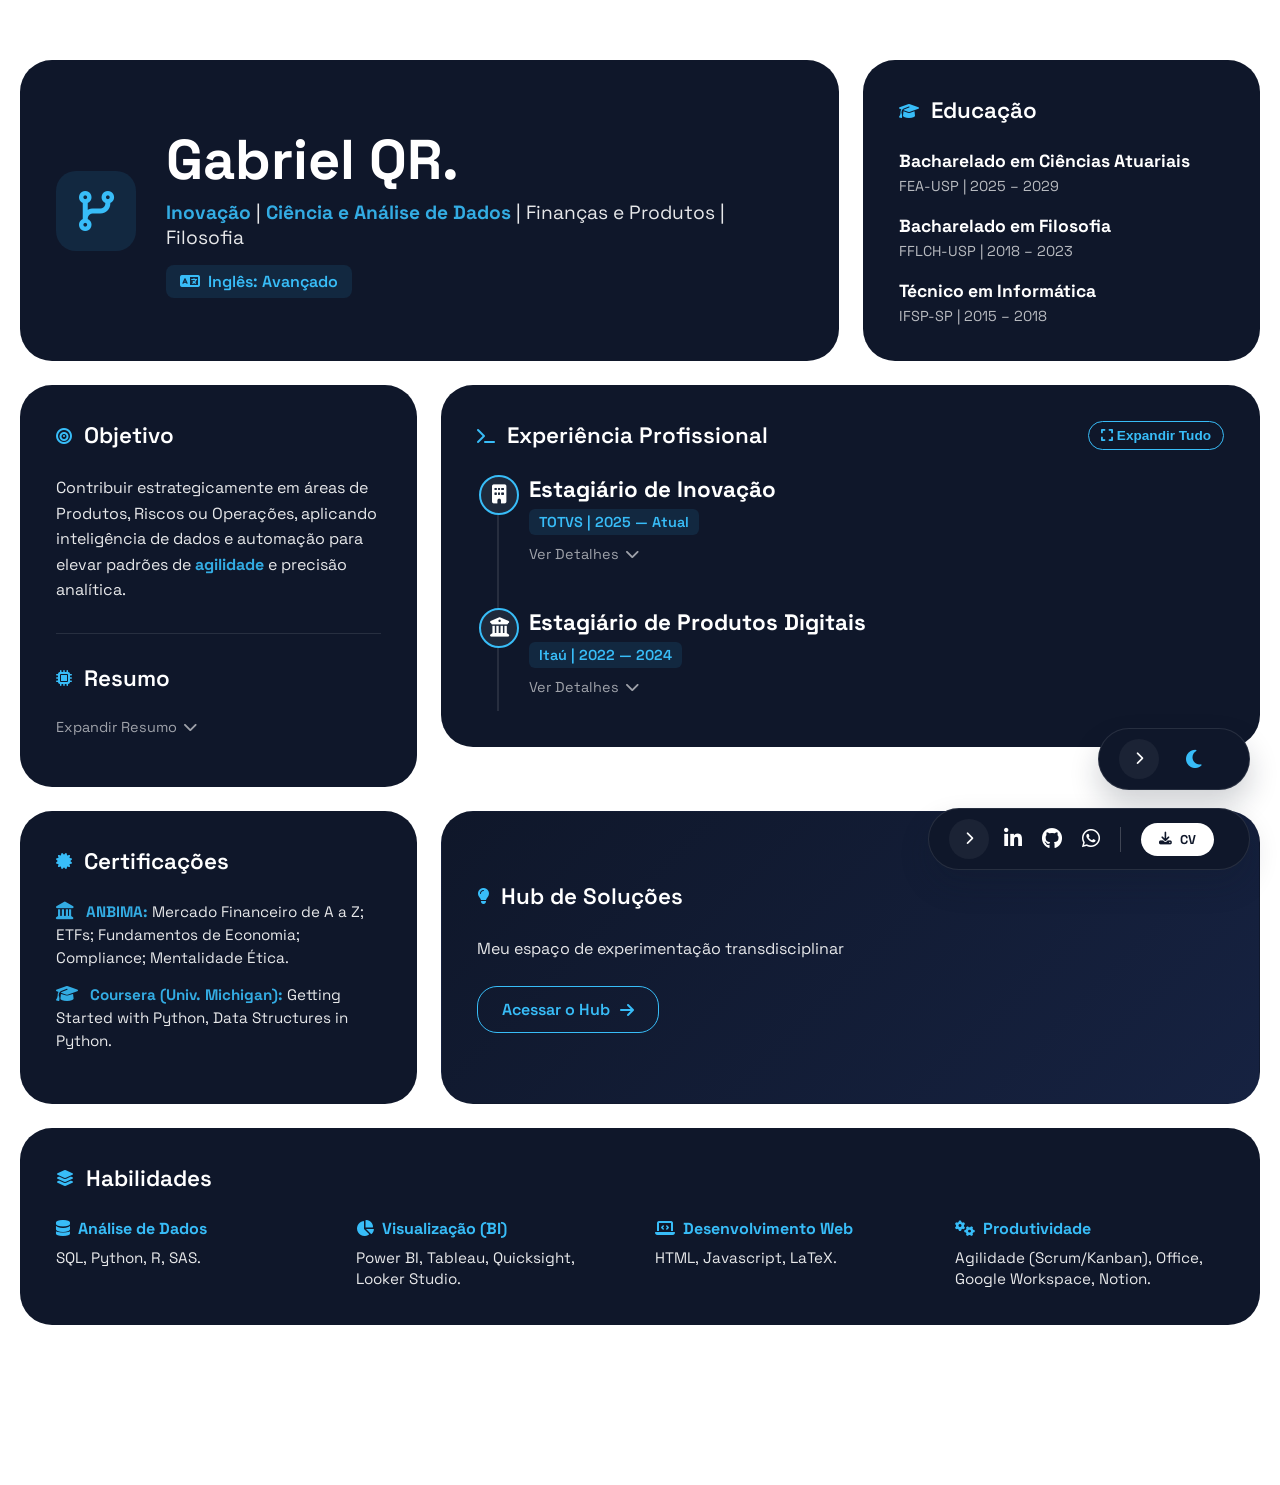
==== index.html @ 5968f695 "first commit" ====
<!DOCTYPE html>
<html lang="pt-BR">

<head>
    <meta charset="UTF-8">
    <meta name="viewport" content="width=device-width, initial-scale=1.0">
    <title>nexus_page | gabriel_qr </title>
    <link rel="preconnect" href="https://fonts.googleapis.com">
    <link rel="preconnect" href="https://fonts.gstatic.com" crossorigin>
    <link href="https://fonts.googleapis.com/css2?family=Space+Grotesk:wght@300;400;600;700&display=swap"
        rel="stylesheet">
    <link rel="stylesheet" href="https://cdnjs.cloudflare.com/ajax/libs/font-awesome/6.5.1/css/all.min.css">
    <link rel="stylesheet" href="style.css">
</head>

<body>

    <main class="portfolio-layout">

        <!-- HEADER HERO (12 Colunas) -->
        <header class="bento-card hero-card">
            <div class="hero-icon-container">
                <i class="fa-solid fa-code-branch profile-icon"></i>
            </div>
            <div class="hero-content">
                <h1>Gabriel QR.</h1>
                <h2><span class="highlight">Inovação</span> | <span class="highlight">Ciência e Análise de Dados</span> |
                    Finanças e Produtos | Filosofia</h2>
                <div class="lang-info">
                    <i class="fa-solid fa-language"></i> Inglês: Avançado
                </div>
            </div>
        </header>

        <article class="bento-card edu-card">
            <div class="card-title-icon">
                <i class="fa-solid fa-graduation-cap"></i>
                <h3>Educação</h3>
            </div>
            <div class="edu-info">
                <div class="edu-item">
                    <strong>Bacharelado em Ciências Atuariais</strong>
                    <p>FEA-USP | 2025 – 2029</p>
                </div>
                <div class="edu-item">
                    <strong>Bacharelado em Filosofia</strong>
                    <p>FFLCH-USP | 2018 – 2023</p>
                </div>
                <div class="edu-item">
                    <strong>Técnico em Informática</strong>
                    <p>IFSP-SP | 2015 – 2018</p>
                </div>
            </div>
        </article>

        <!-- SIDEBAR (4 Colunas) -->
        <aside class="sidebar">
            <article class="bento-card about-card">
                <div class="card-title-icon">
                    <i class="fa-solid fa-bullseye"></i>
                    <h3>Objetivo</h3>
                </div>
                <p>Contribuir estrategicamente em áreas de Produtos, Riscos ou Operações, aplicando inteligência de
                    dados e automação para elevar padrões de <span class="highlight">agilidade</span> e precisão
                    analítica.</p>

                <hr class="card-divider">

                <div class="card-title-icon">
                    <i class="fa-solid fa-microchip"></i>
                    <h3>Resumo</h3>
                </div>
                <button class="expand-btn" id="btnExpandResumo">Expandir Resumo <i
                        class="fa-solid fa-chevron-down"></i></button>
                <div class="resumo-details" id="resumoDetails">
                    <p>Analista multidisciplinar pela USP (<span class="highlight">Ciências Atuariais</span> e
                        Filosofia)
                        com foco em transformar dados e tecnologia em eficiência organizacional. Com mais de dois anos
                        de
                        experiência em produtos digitais e inovação financeira, utilizo <span
                            class="highlight">SQL</span>,
                        <span class="highlight">Power BI</span> e <span class="highlight">Python</span> para converter
                        fluxos complexos em soluções ágeis e de alta precisão. Minha atuação é pautada por uma visão de
                        produto e pensamento crítico, integrando IA Generativa e metodologias ágeis para acelerar a
                        entrega
                        de valor estratégico. Especialista em construir soluções sustentáveis que unem o rigor da gestão
                        de
                        riscos à automação, sempre com foco na integridade dos processos e no impacto real de negócio.
                    </p>
                </div>
            </article>



        </aside>

        <!-- MAIN CONTENT (8 Colunas) -->
        <section class="main-content">
            <article class="bento-card exp-card">
                <div class="card-title-header-row">
                    <div class="card-title-icon">
                        <i class="fa-solid fa-terminal"></i>
                        <h3>Experiência Profissional</h3>
                    </div>
                    <button id="expandAllExp" class="global-action-btn"><i class="fa-solid fa-expand"></i> Expandir
                        Tudo</button>
                </div>

                <div class="timeline">
                    <!-- Item TOTVS -->
                    <div class="timeline-item">
                        <div class="timeline-icon">
                            <i class="fa-solid fa-building"></i>
                        </div>
                        <div class="timeline-content">
                            <h4>Estagiário de Inovação</h4>
                            <span class="date">TOTVS | 2025 — Atual</span>
                            <button class="expand-btn">Ver Detalhes <i class="fa-solid fa-chevron-down"></i></button>
                            <div class="timeline-details">
                                <ul>
                                    <li>Desenvolvimento de dashboards estratégicos para monitoramento de indicadores
                                        financeiros e de auditoria, convertendo dados brutos em inteligência de suporte
                                        à decisão.</li>
                                    <li>Estruturação de documentação técnica e implementação de automações de fluxos,
                                        resultando na <span class="highlight">otimização de processos</span> internos e
                                        ganho de produtividade para a equipe.</li>
                                    <li>Engenharia de Prompts e implementação de GEMs (Gemini) voltados à resolução de
                                        problemas complexos e suporte à documentação, integrando <span
                                            class="highlight">IA generativa</span> ao fluxo de trabalho corporativo.
                                    </li>
                                    <li>Participação ativa em reuniões de alinhamento estratégico, colaborando com
                                        equipes multidisciplinares para o cumprimento de metas e diretrizes de inovação.
                                    </li>
                                </ul>
                            </div>
                        </div>
                    </div>

                    <!-- Item Itaú -->
                    <div class="timeline-item">
                        <div class="timeline-icon">
                            <i class="fa-solid fa-building-columns"></i>
                        </div>
                        <div class="timeline-content">
                            <h4>Estagiário de Produtos Digitais</h4>
                            <span class="date">Itaú | 2022 — 2024</span>
                            <button class="expand-btn">Ver Detalhes <i class="fa-solid fa-chevron-down"></i></button>
                            <div class="timeline-details">
                                <ul>
                                    <li>Levantamento e análise de necessidades dos usuários, com participação no desenho
                                        funcional de soluções e suporte nas fases de implementação.</li>
                                    <li>Priorização e detalhamento de histórias de usuário em conjunto com a squad,
                                        contribuindo ativamente para o refinamento do backlog ágil.</li>
                                    <li>Interface com equipes técnicas e de negócios, facilitando a comunicação entre
                                        áreas de desenvolvimento e operação.</li>
                                    <li>Manipulação e análise de dados para construção de dashboards internos de
                                        performance e acompanhamento de indicadores, utilizando <span
                                            class="highlight">Power BI</span> e <span class="highlight">SQL</span>.</li>
                                </ul>
                            </div>
                        </div>
                    </div>
                </div>
            </article>

        </section>

        <article class="bento-card cert-card">
            <div class="card-title-icon">
                <i class="fa-solid fa-certificate"></i>
                <h3>Certificações</h3>
            </div>
            <ul class="extra-list">
                <li><i class="fa-solid fa-landmark cert-icon"></i> <strong>ANBIMA:</strong> Mercado Financeiro de A a Z;
                    ETFs; Fundamentos de Economia; Compliance; Mentalidade Ética.</li>
                <li><i class="fa-solid fa-graduation-cap cert-icon"></i> <strong>Coursera (Univ. Michigan):</strong>
                    Getting Started with Python, Data Structures in Python.</li>
            </ul>
        </article>

        <article class="bento-card projects-card">
            <div class="card-title-icon">
                <i class="fa-solid fa-lightbulb"></i>
                <h3>Hub de Soluções</h3>
            </div>

            <div class="lab-presentation">
                <p style="margin-bottom: 25px; line-height: 1.6; opacity: 0.9;">Meu espaço de experimentação
                    transdisciplinar</p>
                <a href="projetos.html" class="global-action-btn"
                    style="text-decoration: none; display: inline-flex; align-items: center; gap: 10px; font-size: 1rem; padding: 12px 24px;">
                    Acessar o Hub <i class="fa-solid fa-arrow-right"></i>
                </a>
            </div>
        </article>

        <article class="bento-card skills-card">
            <div class="card-title-icon">
                <i class="fa-solid fa-layer-group"></i>
                <h3>Habilidades</h3>
            </div>
            <div class="skills-content">
                <div class="skill-category">
                    <h4><i class="fa-solid fa-database"></i> Análise de Dados</h4>
                    <p>SQL, Python, R, SAS.</p>
                </div>
                <div class="skill-category">
                    <h4><i class="fa-solid fa-chart-pie"></i> Visualização (BI)</h4>
                    <p>Power BI, Tableau, Quicksight, Looker Studio.</p>
                </div>
                <div class="skill-category">
                    <h4><i class="fa-solid fa-laptop-code"></i> Desenvolvimento Web</h4>
                    <p>HTML, Javascript, LaTeX.</p>
                </div>
                <div class="skill-category">
                    <h4><i class="fa-solid fa-gears"></i> Produtividade</h4>
                    <p>Agilidade (Scrum/Kanban), Office, Google Workspace, Notion.</p>
                </div>
            </div>
        </article>

    </main>

    <nav class="action-dock" id="themeDock" style="bottom: 110px;">
        <button class="dock-toggle" id="themeDockToggle" aria-label="Toggle Theme Dock">
            <i class="fa-solid fa-chevron-right"></i>
        </button>
        <div class="dock-wrapper">
            <button id="themeToggleBtn" class="theme-toggle-btn" aria-label="Alternar Tema">
                <i class="fa-solid fa-moon"></i>
            </button>
        </div>
    </nav>

    <nav class="action-dock" id="actionDock">
        <button class="dock-toggle" id="dockToggle" aria-label="Toggle Dock">
            <i class="fa-solid fa-chevron-right"></i>
        </button>
        <div class="dock-wrapper">
            <a href="https://linkedin.com/in/gabrielqramires" target="_blank"><i
                    class="fa-brands fa-linkedin-in"></i></a>
            <a href="https://github.com/aqramires" target="_blank"><i class="fa-brands fa-github"></i></a>
            <a href="https://wa.me/5511981564181" target="_blank"><i class="fa-brands fa-whatsapp"></i></a>
            <div class="dock-sep"></div>
            <a href="cv_gabriel_qr.pdf" download class="dock-cv">
                <i class="fa-solid fa-download"></i> <span>CV</span>
            </a>
        </div>
    </nav>

    <script src="actions.js"></script>
</body>

</html>
---- style.css ----
:root {
    --bg-white: #ffffff;
    --navy: #0f172a;
    --navy-light: #1e293b;
    --accent: #38bdf8;
    --gray-light: #f1f5f9;
    --border: #e2e8f0;
    --transition: all 0.3s cubic-bezier(0.4, 0, 0.2, 1);
    --card-border: transparent;
}

[data-theme="dark"] {
    --bg-white: #020617; /* Slate muito escuro para o fundo da página */
    --navy: #0f172a; /* Mantém os cards escuros */
    --navy-light: #1e293b;
    --card-border: rgba(255, 255, 255, 0.05); /* Borda sutil para separar os cards do fundo escuro */
}

* { margin: 0; padding: 0; box-sizing: border-box; }
body {
    font-family: 'Space Grotesk', sans-serif;
    background-color: var(--bg-white);
    color: var(--navy);
    min-height: 100vh;
    padding: 60px 20px 160px;
    display: flex;
    justify-content: center;
    transition: background-color 0.5s ease;
}

/* ========================================= */
/* 12-COLUMN GRID SYSTEM (UX RESTRUCTURE)    */
/* ========================================= */
.portfolio-layout {
    display: grid;
    grid-template-columns: 1fr;
    gap: 24px;
    width: 100%;
    max-width: 1350px;
    align-items: stretch;
}

@media (min-width: 1024px) {
    .portfolio-layout {
        grid-template-columns: repeat(12, 1fr);
    }
    .hero-card { grid-column: span 8; }
    .edu-card { grid-column: span 4; display: flex; flex-direction: column; justify-content: center; }
    .sidebar { grid-column: span 4; }
    .main-content { grid-column: span 8; }
    .cert-card { grid-column: span 4; }
    .projects-card { grid-column: span 8; display: flex; flex-direction: column; justify-content: center; }
    .skills-card { grid-column: span 12; }
}

.sidebar, .main-content {
    display: flex;
    flex-direction: column;
    gap: 24px;
}


/* Base Bento Card Components */
.bento-card {
    background: var(--navy);
    color: white;
    border-radius: 32px;
    padding: 35px;
    text-decoration: none;
    transition: var(--transition);
    border: 1px solid var(--card-border);
}
.bento-card:hover { 
    transform: translateY(-5px); 
    box-shadow: 0 20px 40px rgba(15, 23, 42, 0.15); 
}

/* Hero Section */
.hero-card {
    display: flex;
    align-items: center;
    gap: 30px;
}
.hero-icon-container {
    width: 80px;
    height: 80px;
    background: rgba(56, 189, 248, 0.1);
    border-radius: 20px;
    display: flex;
    align-items: center;
    justify-content: center;
    font-size: 2.5rem;
    color: var(--accent);
    flex-shrink: 0;
}
.hero-content h1 { font-size: 3.5rem; margin-bottom: 5px; }
.hero-content h2 { font-weight: 400; font-size: 1.2rem; opacity: 0.9; }

/* Visual Highlights */
.highlight {
    color: var(--accent);
    font-weight: 700;
}
.card-divider {
    border: none;
    height: 1px;
    background: rgba(255, 255, 255, 0.1);
    margin: 30px 0;
}

.card-title-icon { 
    display: flex; 
    align-items: center; 
    gap: 12px; 
    margin-bottom: 25px; 
    color: var(--accent); 
}
.card-title-icon h3 { font-size: 1.4rem; font-weight: 600; color: white; }

/* Sidebar Elements */
.about-card p {
    font-size: 1rem;
    line-height: 1.6;
    opacity: 0.9;
}
.lang-info {
    margin-top: 15px;
    font-size: 1rem;
    color: var(--accent);
    display: inline-flex;
    align-items: center;
    gap: 8px;
    background: rgba(56, 189, 248, 0.1);
    padding: 6px 14px;
    border-radius: 8px;
    font-weight: 600;
}

.cert-icon { color: var(--accent); margin-right: 8px; font-size: 1.1rem; }

.resumo-details {
    max-height: 0;
    overflow: hidden;
    transition: max-height 0.5s cubic-bezier(0.4, 0, 0.2, 1), opacity 0.5s ease;
    opacity: 0;
}
.about-card.expanded .resumo-details {
    max-height: 800px;
    opacity: 1;
}

.edu-item { margin-bottom: 20px; }
.edu-item:last-child { margin-bottom: 0; }
.edu-item strong { display: block; font-size: 1.1rem; margin-bottom: 5px; }
.edu-item p { opacity: 0.7; font-size: 0.9rem; }

.skills-content {
    display: grid;
    grid-template-columns: repeat(auto-fit, minmax(250px, 1fr));
    gap: 30px;
}
.skill-category h4 { color: var(--accent); font-size: 1rem; margin-bottom: 8px; display: flex; align-items: center; gap: 8px; }
.skill-category p { font-size: 0.95rem; opacity: 0.9; line-height: 1.4; }

.extra-list { list-style: none; }
.extra-list li { margin-bottom: 15px; font-size: 0.95rem; line-height: 1.5; opacity: 0.9; }
.extra-list strong { color: var(--accent); }

/* Main Content: Vertical Timeline */
.card-title-header-row {
    display: flex;
    justify-content: space-between;
    align-items: flex-start;
}
.global-action-btn {
    background: transparent;
    color: var(--accent);
    border: 1px solid var(--accent);
    padding: 6px 12px;
    border-radius: 20px;
    font-size: 0.85rem;
    font-weight: 600;
    cursor: pointer;
    transition: var(--transition);
}
.global-action-btn:hover {
    background: var(--accent);
    color: var(--navy);
}

.timeline {
    display: flex;
    flex-direction: column;
    gap: 30px;
    margin-left: 20px;
    border-left: 2px solid rgba(255, 255, 255, 0.1);
    padding-left: 30px;
}
.timeline-item {
    position: relative;
}
.timeline-icon {
    position: absolute;
    left: -50px; /* 30px padding + 20px half width */
    top: 0;
    width: 40px;
    height: 40px;
    background: var(--navy-light);
    border: 2px solid var(--accent);
    border-radius: 50%;
    display: flex;
    align-items: center;
    justify-content: center;
    color: white;
    font-size: 1.2rem;
    z-index: 2;
}
.timeline-content h4 { font-size: 1.4rem; margin-bottom: 5px; }
.timeline-content .date { display: inline-block; font-size: 0.9rem; color: var(--accent); margin-bottom: 10px; font-weight: 600; background: rgba(56, 189, 248, 0.1); padding: 4px 10px; border-radius: 6px; }

/* Timeline Expansion Styles */
.expand-btn {
    display: flex;
    align-items: center;
    gap: 6px;
    background: none;
    border: none;
    color: white;
    opacity: 0.6;
    font-family: inherit;
    font-size: 0.9rem;
    cursor: pointer;
    margin-bottom: 15px;
    transition: var(--transition);
}
.expand-btn:hover { opacity: 1; color: var(--accent); }
.expand-btn i { transition: transform 0.3s ease; }
.timeline-item.expanded .expand-btn i { transform: rotate(180deg); }

.timeline-details {
    max-height: 0;
    overflow: hidden;
    transition: max-height 0.5s cubic-bezier(0.4, 0, 0.2, 1), opacity 0.5s ease;
    opacity: 0;
}
.timeline-item.expanded .timeline-details {
    max-height: 1000px; /* valor grande o suficiente para o conteúdo */
    opacity: 1;
}

.timeline-content ul { list-style: none; }
.timeline-content li { font-size: 1rem; line-height: 1.6; opacity: 0.85; margin-bottom: 12px; position: relative; padding-left: 15px; }
.timeline-content li::before { content: "•"; color: var(--accent); font-weight: bold; position: absolute; left: 0; top: 0; }

/* Main Content: Project Stack */
.projects-card { background: linear-gradient(135deg, var(--navy) 0%, #162241 100%); }
.project-stack {
    display: flex;
    flex-direction: column;
    gap: 20px;
}

/* Cluster Titles (Projetos.html) */
.cluster-section {
    margin-bottom: 25px;
}
.cluster-title {
    font-size: 1.5rem;
    color: white;
    margin-bottom: 35px; /* Distanciamento extra exigido */
    margin-top: 15px;
    display: flex;
    align-items: center;
    gap: 12px;
    opacity: 0.95;
    font-weight: 600;
}
.cluster-title i {
    color: var(--accent);
    font-size: 1.6rem;
}

.project-module {
    background: rgba(255, 255, 255, 0.03);
    border: 1px solid rgba(255, 255, 255, 0.05);
    border-radius: 20px;
    padding: 25px;
    transition: var(--transition);
}
.project-module:hover { background: rgba(255, 255, 255, 0.06); transform: translateX(5px); }
.project-header { display: flex; justify-content: space-between; align-items: center; margin-bottom: 10px; }
.project-header h4 { font-size: 1.25rem; font-weight: 700; color: white; }
.repo-link { color: var(--accent); font-size: 1.2rem; opacity: 0.8; transition: var(--transition); }
.repo-link:hover { opacity: 1; transform: scale(1.1); }
.project-module p { font-size: 0.95rem; line-height: 1.5; opacity: 0.8; margin-bottom: 20px; }
.tech-badges { display: flex; flex-wrap: wrap; gap: 10px; }
.tech-badge { background: rgba(56, 189, 248, 0.15); color: var(--accent); font-size: 0.8rem; font-weight: 600; padding: 4px 12px; border-radius: 20px; letter-spacing: 0.5px; }

/* Floating Action Dock */
.action-dock {
    position: fixed;
    bottom: 30px;
    right: 30px;
    display: flex;
    background: var(--navy);
    border-radius: 50px;
    padding: 10px 20px;
    box-shadow: 0 15px 30px rgba(15, 23, 42, 0.2);
    z-index: 1000;
    align-items: center;
    transition: all 0.5s cubic-bezier(0.4, 0, 0.2, 1);
    border: 1px solid rgba(255, 255, 255, 0.1);
}

/* THEME TOGGLE BTN */
.theme-toggle-btn {
    width: 40px;
    height: 40px;
    border-radius: 50%;
    background: transparent;
    color: var(--accent);
    border: none;
    cursor: pointer;
    font-size: 1.3rem;
    display: flex;
    align-items: center;
    justify-content: center;
    transition: var(--transition);
}
.theme-toggle-btn:hover {
    transform: scale(1.1) rotate(15deg);
}
[data-theme="dark"] .theme-toggle-btn {
    background: #1e293b;
    color: #eab308;
}

.action-dock.retracted { transform: translateX(calc(100% - 40px)); }
.dock-toggle {
    background: rgba(255,255,255,0.05); border: none; color: white;
    width: 40px; height: 40px; border-radius: 50%; cursor: pointer;
    display: flex; align-items: center; justify-content: center;
    transition: var(--transition); flex-shrink: 0;
    margin-right: 15px; /* afasta a seta dos ícones para não conflitar */
}
.dock-toggle:hover { background: rgba(255,255,255,0.15); }
.dock-toggle i { transition: transform 0.4s cubic-bezier(0.4, 0, 0.2, 1); }
.action-dock.retracted .dock-toggle i { transform: rotate(180deg); }
.dock-wrapper { display: flex; align-items: center; gap: 20px; padding-right: 15px; }
.dock-wrapper a { color: white; font-size: 1.3rem; transition: var(--transition); text-decoration: none; }
.dock-wrapper a:hover { color: var(--accent); transform: scale(1.2); }
.dock-sep { width: 1px; height: 25px; background: rgba(255,255,255,0.2); }
.dock-cv { background: white; color: var(--navy) !important; padding: 8px 18px; border-radius: 20px; font-size: 0.8rem !important; font-weight: 700; display: flex; align-items: center; gap: 8px; }

/* Responsividade Mobile */
@media (max-width: 768px) {
    .hero-card { flex-direction: column; text-align: center; padding: 30px 20px; }
    .hero-content h1 { font-size: 2.5rem; }
    .hero-content h2 { font-size: 1rem; }
    .timeline { margin-left: 10px; padding-left: 20px; }
    .timeline-icon { left: -30px; width: 30px; height: 30px; font-size: 1rem; }
}
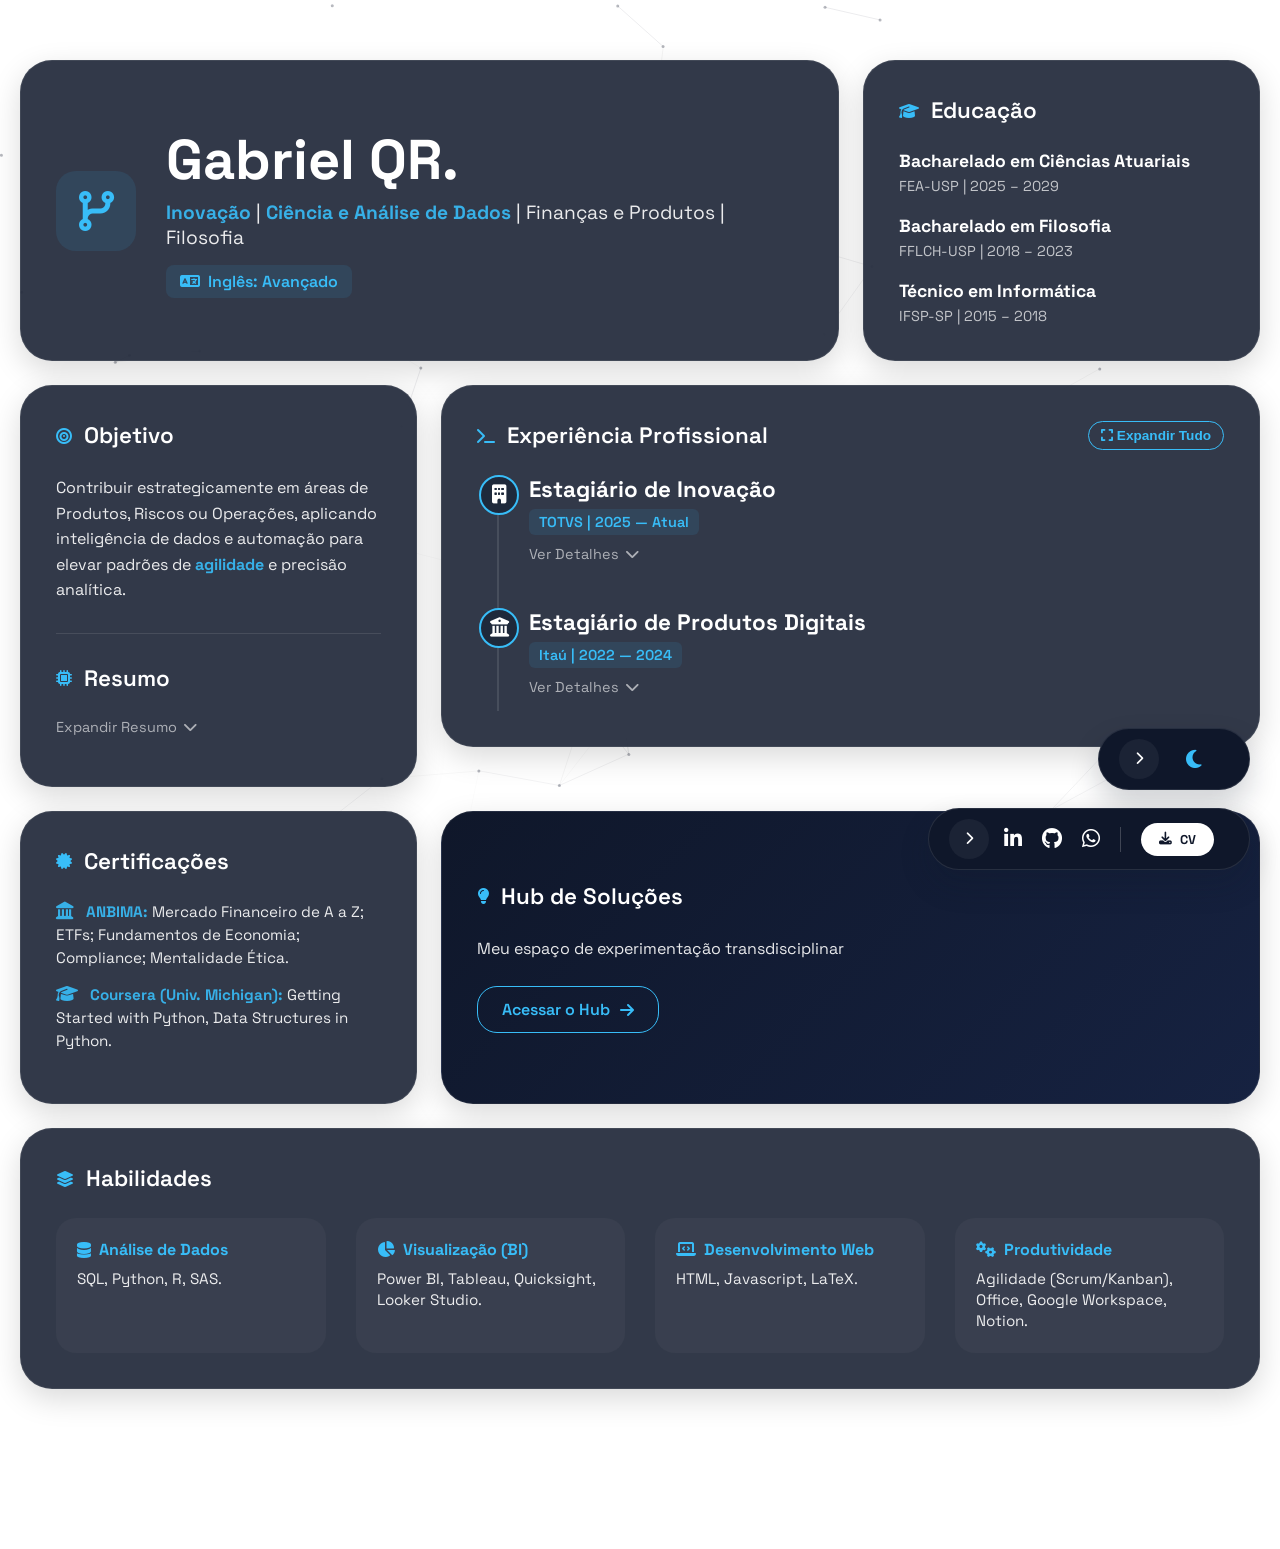
==== commit f10c4a0b: "updated visuals project narratives" ====
--- a/index.html
+++ b/index.html
@@ -14,6 +14,7 @@
 </head>
 
 <body>
+    <canvas id="networkBg"></canvas>
 
     <main class="portfolio-layout">
 
--- a/style.css
+++ b/style.css
@@ -10,10 +10,21 @@
 }
 
 [data-theme="dark"] {
-    --bg-white: #020617; /* Slate muito escuro para o fundo da página */
-    --navy: #0f172a; /* Mantém os cards escuros */
+    --bg-white: #020617; 
+    --navy: #0f172a; 
     --navy-light: #1e293b;
-    --card-border: rgba(255, 255, 255, 0.05); /* Borda sutil para separar os cards do fundo escuro */
+    --card-border: rgba(255, 255, 255, 0.08); 
+}
+
+/* Fundo Dinâmico & Cursor */
+#networkBg {
+    position: fixed;
+    top: 0;
+    left: 0;
+    width: 100vw;
+    height: 100vh;
+    z-index: -1;
+    pointer-events: none;
 }
 
 * { margin: 0; padding: 0; box-sizing: border-box; }
@@ -62,13 +73,16 @@
 
 /* Base Bento Card Components */
 .bento-card {
-    background: var(--navy);
+    background: rgba(15, 23, 42, 0.85); /* Navy translúcido */
+    backdrop-filter: blur(12px);
+    -webkit-backdrop-filter: blur(12px);
     color: white;
     border-radius: 32px;
     padding: 35px;
     text-decoration: none;
     transition: var(--transition);
-    border: 1px solid var(--card-border);
+    border: 1px solid rgba(255, 255, 255, 0.08);
+    box-shadow: 0 10px 30px rgba(0, 0, 0, 0.15);
 }
 .bento-card:hover { 
     transform: translateY(-5px); 
@@ -161,6 +175,8 @@
 }
 .skill-category h4 { color: var(--accent); font-size: 1rem; margin-bottom: 8px; display: flex; align-items: center; gap: 8px; }
 .skill-category p { font-size: 0.95rem; opacity: 0.9; line-height: 1.4; }
+.skill-category { background: rgba(255,255,255,0.03); padding: 20px; border-radius: 20px; text-align: left; transition: var(--transition); border: 1px solid transparent; }
+.skill-category:hover { background: rgba(255,255,255,0.06); transform: translateY(-3px); }
 
 .extra-list { list-style: none; }
 .extra-list li { margin-bottom: 15px; font-size: 0.95rem; line-height: 1.5; opacity: 0.9; }
@@ -282,13 +298,69 @@
 
 .project-module {
     background: rgba(255, 255, 255, 0.03);
+    backdrop-filter: blur(10px);
+    -webkit-backdrop-filter: blur(10px);
     border: 1px solid rgba(255, 255, 255, 0.05);
     border-radius: 20px;
     padding: 25px;
     transition: var(--transition);
-}
-.project-module:hover { background: rgba(255, 255, 255, 0.06); transform: translateX(5px); }
+    cursor: pointer;
+}
+.project-module:hover { background: rgba(255, 255, 255, 0.08); transform: translateY(-5px); box-shadow: 0 10px 20px rgba(0,0,0,0.2); }
 .project-header { display: flex; justify-content: space-between; align-items: center; margin-bottom: 10px; }
+
+/* Deep Dive Modals */
+.project-modal-overlay {
+    position: fixed;
+    top: 0; left: 0; width: 100vw; height: 100vh;
+    background: rgba(2, 6, 23, 0.8);
+    backdrop-filter: blur(8px);
+    -webkit-backdrop-filter: blur(8px);
+    z-index: 10000;
+    display: flex;
+    justify-content: center;
+    align-items: center;
+    opacity: 0;
+    pointer-events: none;
+    transition: var(--transition);
+}
+.project-modal-overlay.active {
+    opacity: 1;
+    pointer-events: all;
+}
+.project-modal-content {
+    background: var(--navy);
+    width: 90%;
+    max-width: 700px;
+    max-height: 90vh;
+    overflow-y: auto;
+    border-radius: 20px;
+    padding: 40px;
+    border: 1px solid rgba(255, 255, 255, 0.1);
+    box-shadow: 0 25px 50px rgba(0,0,0,0.5);
+    transform: translateY(30px) scale(0.95);
+    transition: all 0.4s cubic-bezier(0.25, 1, 0.5, 1);
+    position: relative;
+    color: white;
+}
+.project-modal-overlay.active .project-modal-content {
+    transform: translateY(0) scale(1);
+}
+.modal-close-btn {
+    position: absolute;
+    top: 20px; right: 20px;
+    background: transparent;
+    border: none;
+    color: white;
+    font-size: 1.5rem;
+    cursor: pointer;
+    transition: var(--transition);
+}
+.modal-close-btn:hover { color: var(--accent); transform: scale(1.1) rotate(90deg); }
+.modal-section { margin-top: 25px; }
+.modal-section h3 { font-size: 1.2rem; color: var(--accent); margin-bottom: 10px; display: flex; align-items: center; gap: 10px; }
+.modal-section p { font-size: 1rem; line-height: 1.6; opacity: 0.85; }
+
 .project-header h4 { font-size: 1.25rem; font-weight: 700; color: white; }
 .repo-link { color: var(--accent); font-size: 1.2rem; opacity: 0.8; transition: var(--transition); }
 .repo-link:hover { opacity: 1; transform: scale(1.1); }
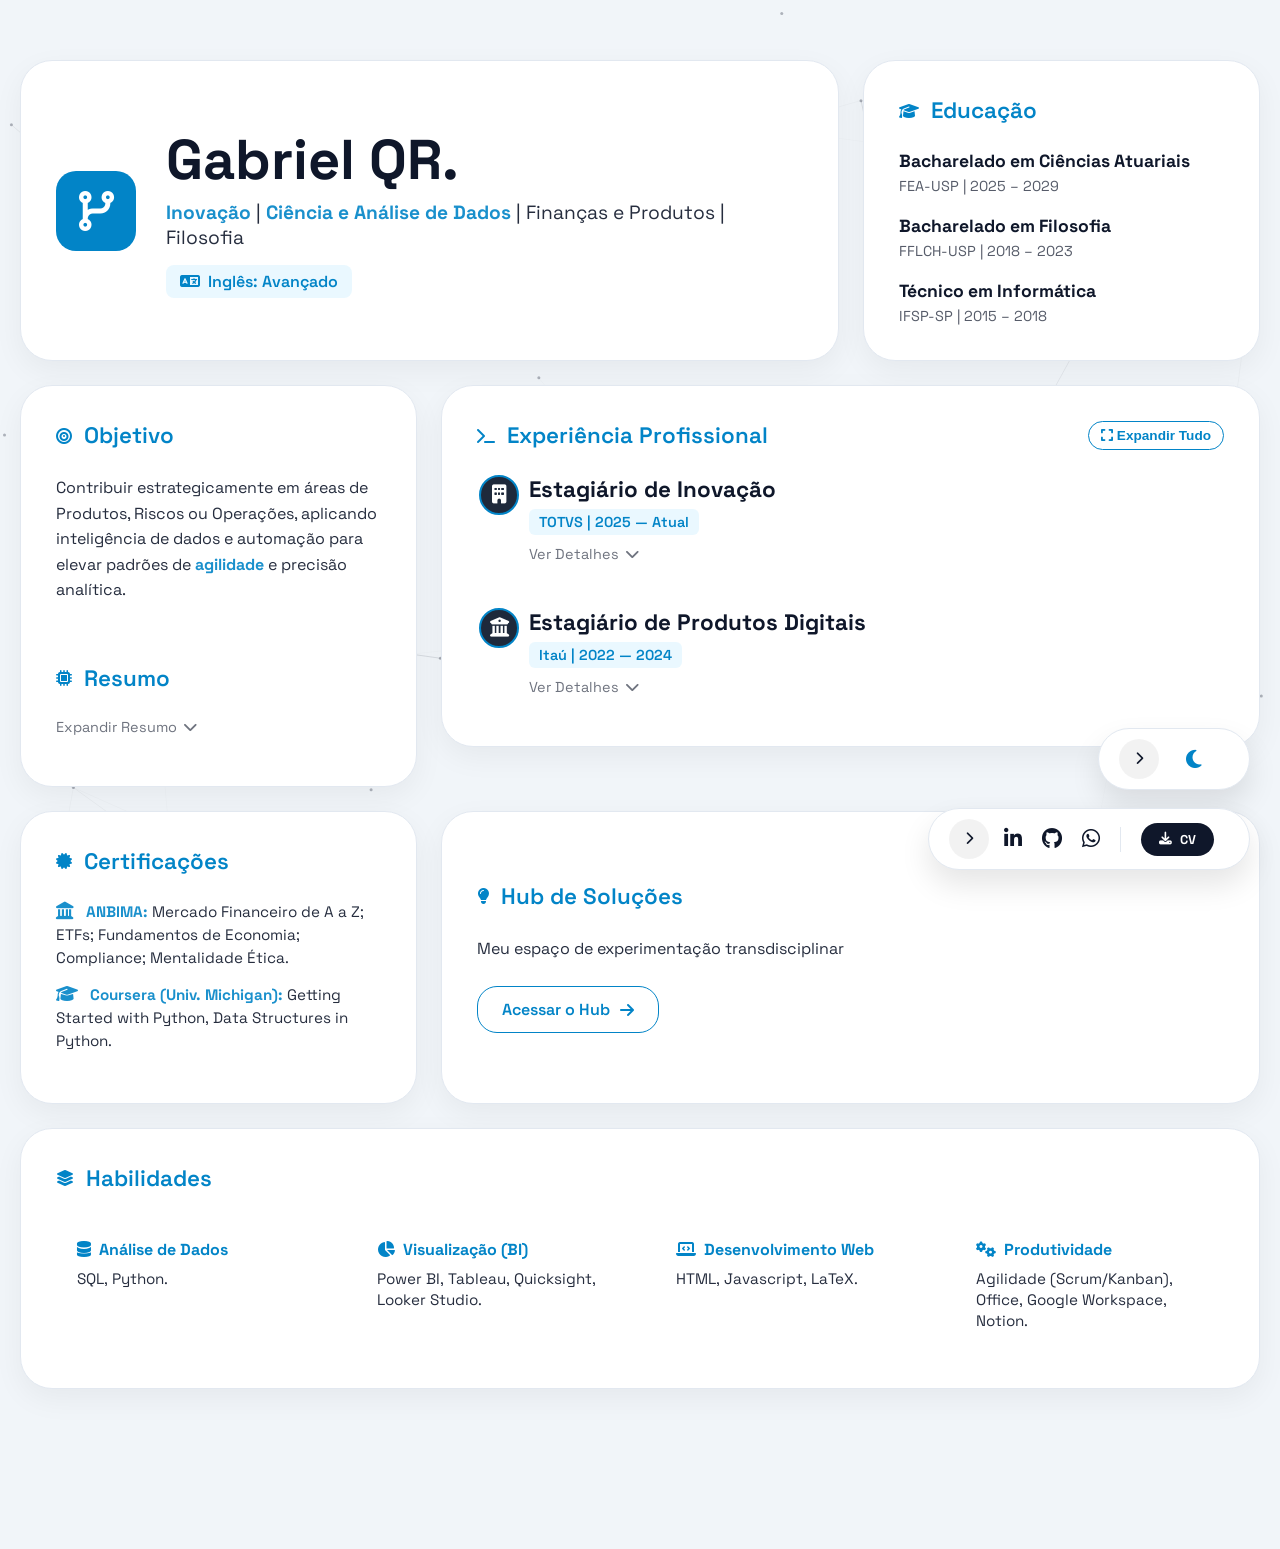
==== commit a8c2376b: "ui changes, info changes" ====
--- a/index.html
+++ b/index.html
@@ -203,7 +203,7 @@
             <div class="skills-content">
                 <div class="skill-category">
                     <h4><i class="fa-solid fa-database"></i> Análise de Dados</h4>
-                    <p>SQL, Python, R, SAS.</p>
+                    <p>SQL, Python.</p>
                 </div>
                 <div class="skill-category">
                     <h4><i class="fa-solid fa-chart-pie"></i> Visualização (BI)</h4>
--- a/style.css
+++ b/style.css
@@ -1,19 +1,21 @@
 :root {
-    --bg-white: #ffffff;
+    --bg-page: #f1f5f9;
+    --card-bg: #ffffff;
+    --card-text: #0f172a;
+    --card-border: #e2e8f0;
+    --accent: #0284c7;
     --navy: #0f172a;
     --navy-light: #1e293b;
+    --transition: all 0.3s cubic-bezier(0.4, 0, 0.2, 1);
+    --glass-opacity: 1;
+}
+
+[data-theme="dark"] {
+    --bg-page: #020617;
+    --card-bg: rgba(15, 23, 42, 0.85);
+    --card-text: #ffffff;
+    --card-border: rgba(255, 255, 255, 0.08);
     --accent: #38bdf8;
-    --gray-light: #f1f5f9;
-    --border: #e2e8f0;
-    --transition: all 0.3s cubic-bezier(0.4, 0, 0.2, 1);
-    --card-border: transparent;
-}
-
-[data-theme="dark"] {
-    --bg-white: #020617; 
-    --navy: #0f172a; 
-    --navy-light: #1e293b;
-    --card-border: rgba(255, 255, 255, 0.08); 
 }
 
 /* Fundo Dinâmico & Cursor */
@@ -30,8 +32,8 @@
 * { margin: 0; padding: 0; box-sizing: border-box; }
 body {
     font-family: 'Space Grotesk', sans-serif;
-    background-color: var(--bg-white);
-    color: var(--navy);
+    background-color: var(--bg-page);
+    color: var(--card-text);
     min-height: 100vh;
     padding: 60px 20px 160px;
     display: flex;
@@ -73,16 +75,16 @@
 
 /* Base Bento Card Components */
 .bento-card {
-    background: rgba(15, 23, 42, 0.85); /* Navy translúcido */
+    background: var(--card-bg);
     backdrop-filter: blur(12px);
     -webkit-backdrop-filter: blur(12px);
-    color: white;
+    color: var(--card-text);
     border-radius: 32px;
     padding: 35px;
     text-decoration: none;
     transition: var(--transition);
-    border: 1px solid rgba(255, 255, 255, 0.08);
-    box-shadow: 0 10px 30px rgba(0, 0, 0, 0.15);
+    border: 1px solid var(--card-border);
+    box-shadow: 0 10px 30px rgba(0, 0, 0, 0.05);
 }
 .bento-card:hover { 
     transform: translateY(-5px); 
@@ -98,13 +100,13 @@
 .hero-icon-container {
     width: 80px;
     height: 80px;
-    background: rgba(56, 189, 248, 0.1);
+    background: var(--accent);
+    color: white;
     border-radius: 20px;
     display: flex;
     align-items: center;
     justify-content: center;
     font-size: 2.5rem;
-    color: var(--accent);
     flex-shrink: 0;
 }
 .hero-content h1 { font-size: 3.5rem; margin-bottom: 5px; }
@@ -129,7 +131,7 @@
     margin-bottom: 25px; 
     color: var(--accent); 
 }
-.card-title-icon h3 { font-size: 1.4rem; font-weight: 600; color: white; }
+.card-title-icon h3 { font-size: 1.4rem; font-weight: 600; color: inherit; }
 
 /* Sidebar Elements */
 .about-card p {
@@ -241,7 +243,7 @@
     gap: 6px;
     background: none;
     border: none;
-    color: white;
+    color: var(--card-text);
     opacity: 0.6;
     font-family: inherit;
     font-size: 0.9rem;
@@ -269,7 +271,7 @@
 .timeline-content li::before { content: "•"; color: var(--accent); font-weight: bold; position: absolute; left: 0; top: 0; }
 
 /* Main Content: Project Stack */
-.projects-card { background: linear-gradient(135deg, var(--navy) 0%, #162241 100%); }
+.projects-card { /* Removed specific gradient for consistency */ }
 .project-stack {
     display: flex;
     flex-direction: column;
@@ -282,7 +284,7 @@
 }
 .cluster-title {
     font-size: 1.5rem;
-    color: white;
+    color: var(--card-text);
     margin-bottom: 35px; /* Distanciamento extra exigido */
     margin-top: 15px;
     display: flex;
@@ -329,19 +331,19 @@
     pointer-events: all;
 }
 .project-modal-content {
-    background: var(--navy);
+    background: var(--bg-page);
     width: 90%;
     max-width: 700px;
     max-height: 90vh;
     overflow-y: auto;
     border-radius: 20px;
     padding: 40px;
-    border: 1px solid rgba(255, 255, 255, 0.1);
+    border: 1px solid var(--card-border);
     box-shadow: 0 25px 50px rgba(0,0,0,0.5);
     transform: translateY(30px) scale(0.95);
     transition: all 0.4s cubic-bezier(0.25, 1, 0.5, 1);
     position: relative;
-    color: white;
+    color: var(--card-text);
 }
 .project-modal-overlay.active .project-modal-content {
     transform: translateY(0) scale(1);
@@ -351,7 +353,7 @@
     top: 20px; right: 20px;
     background: transparent;
     border: none;
-    color: white;
+    color: var(--card-text);
     font-size: 1.5rem;
     cursor: pointer;
     transition: var(--transition);
@@ -361,7 +363,7 @@
 .modal-section h3 { font-size: 1.2rem; color: var(--accent); margin-bottom: 10px; display: flex; align-items: center; gap: 10px; }
 .modal-section p { font-size: 1rem; line-height: 1.6; opacity: 0.85; }
 
-.project-header h4 { font-size: 1.25rem; font-weight: 700; color: white; }
+.project-header h4 { font-size: 1.25rem; font-weight: 700; color: var(--card-text); }
 .repo-link { color: var(--accent); font-size: 1.2rem; opacity: 0.8; transition: var(--transition); }
 .repo-link:hover { opacity: 1; transform: scale(1.1); }
 .project-module p { font-size: 0.95rem; line-height: 1.5; opacity: 0.8; margin-bottom: 20px; }
@@ -374,14 +376,16 @@
     bottom: 30px;
     right: 30px;
     display: flex;
-    background: var(--navy);
+    background: var(--card-bg);
+    backdrop-filter: blur(20px);
+    -webkit-backdrop-filter: blur(20px);
     border-radius: 50px;
     padding: 10px 20px;
-    box-shadow: 0 15px 30px rgba(15, 23, 42, 0.2);
+    box-shadow: 0 15px 30px rgba(0, 0, 0, 0.1);
     z-index: 1000;
     align-items: center;
     transition: all 0.5s cubic-bezier(0.4, 0, 0.2, 1);
-    border: 1px solid rgba(255, 255, 255, 0.1);
+    border: 1px solid var(--card-border);
 }
 
 /* THEME TOGGLE BTN */
@@ -409,7 +413,7 @@
 
 .action-dock.retracted { transform: translateX(calc(100% - 40px)); }
 .dock-toggle {
-    background: rgba(255,255,255,0.05); border: none; color: white;
+    background: rgba(0,0,0,0.05); border: none; color: var(--card-text);
     width: 40px; height: 40px; border-radius: 50%; cursor: pointer;
     display: flex; align-items: center; justify-content: center;
     transition: var(--transition); flex-shrink: 0;
@@ -419,10 +423,10 @@
 .dock-toggle i { transition: transform 0.4s cubic-bezier(0.4, 0, 0.2, 1); }
 .action-dock.retracted .dock-toggle i { transform: rotate(180deg); }
 .dock-wrapper { display: flex; align-items: center; gap: 20px; padding-right: 15px; }
-.dock-wrapper a { color: white; font-size: 1.3rem; transition: var(--transition); text-decoration: none; }
+.dock-wrapper a { color: var(--card-text); font-size: 1.3rem; transition: var(--transition); text-decoration: none; }
 .dock-wrapper a:hover { color: var(--accent); transform: scale(1.2); }
-.dock-sep { width: 1px; height: 25px; background: rgba(255,255,255,0.2); }
-.dock-cv { background: white; color: var(--navy) !important; padding: 8px 18px; border-radius: 20px; font-size: 0.8rem !important; font-weight: 700; display: flex; align-items: center; gap: 8px; }
+.dock-sep { width: 1px; height: 25px; background: var(--card-border); }
+.dock-cv { background: var(--navy); color: white !important; padding: 8px 18px; border-radius: 20px; font-size: 0.8rem !important; font-weight: 700; display: flex; align-items: center; gap: 8px; }
 
 /* Responsividade Mobile */
 @media (max-width: 768px) {
